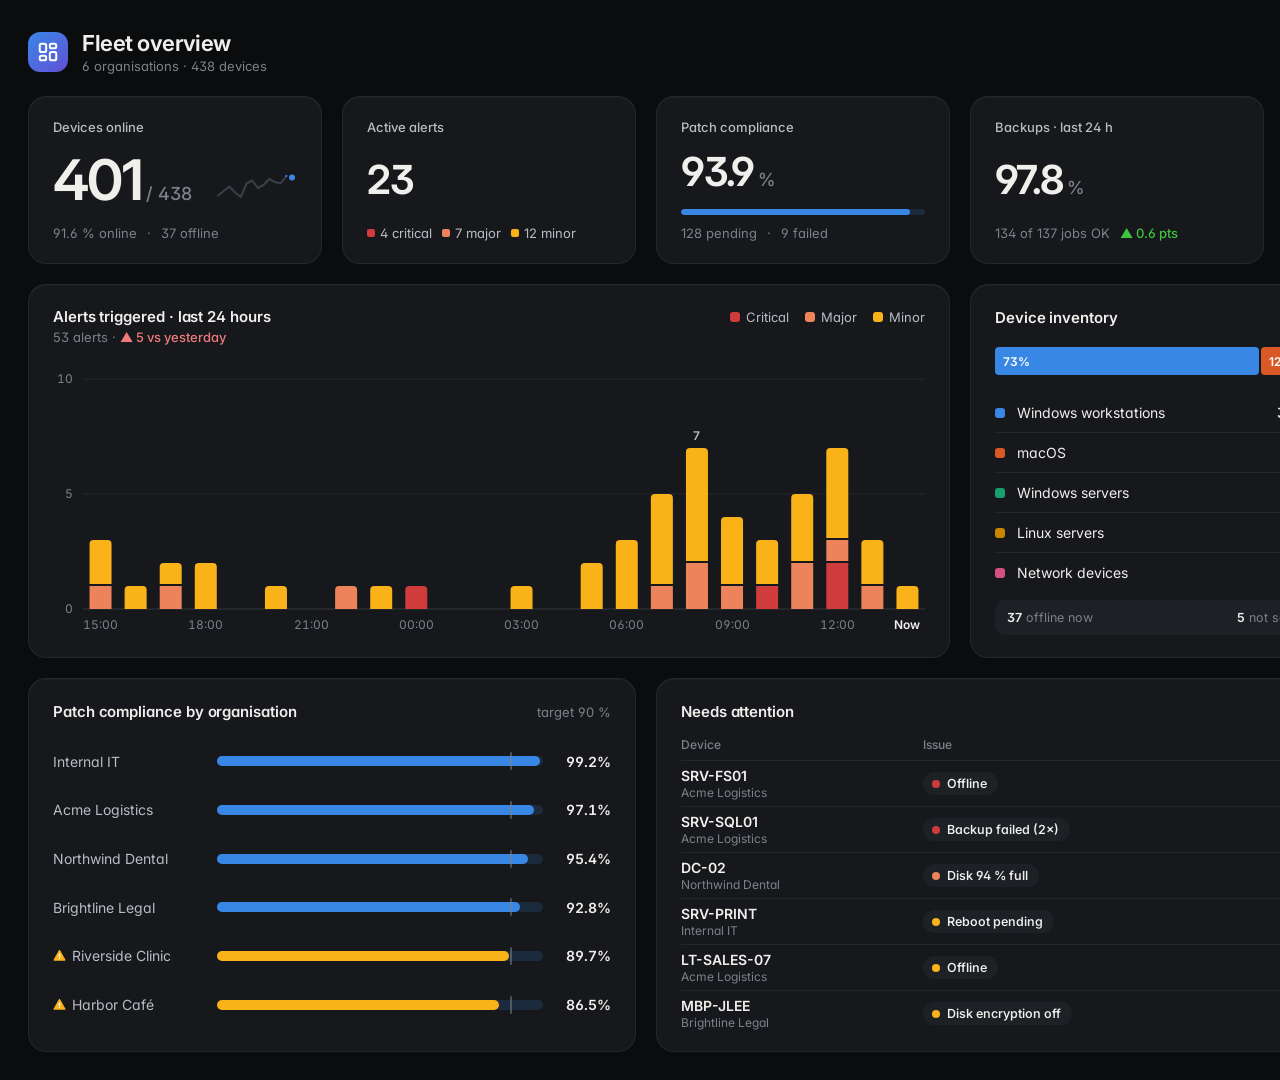
==== docs/mockup/index.html @ 5e54938f "Plan dashboard design: folders, plan, mockup and previews Adds the project layout (backend, frontend" ====
<!doctype html>
<html lang="en">
<head>
<meta charset="utf-8">
<meta name="viewport" content="width=device-width, initial-scale=1">
<title>NinjaDash Mockup</title>
<link rel="preconnect" href="https://fonts.googleapis.com">
<link rel="preconnect" href="https://fonts.gstatic.com" crossorigin>
<link href="https://fonts.googleapis.com/css2?family=Inter:wght@400;500;600;700&display=swap" rel="stylesheet">
<style>
/* ---------- Tokens: dark is the default for a wall display ---------- */
:root {
  color-scheme: dark;
  --page: #0b0c0e;
  --card: #16181c;
  --card-raised: #1d2025;
  --border: rgba(255,255,255,0.06);
  --text-1: #f0efec;
  --text-2: #b9bcc3;
  --text-3: #7d818a;
  --grid: #24272d;
  --axis: #34373e;
  --accent: #3987e5;
  --accent-track: #1c2a3d;
  --s1: #3987e5; --s2: #d95926; --s3: #199e70; --s4: #c98500; --s5: #d55181;
  --good: #0ca30c; --warning: #fab219; --serious: #ec835a; --critical: #d03b3b;
  --delta-bad: #ee7b7b; --delta-good: #3ec43e;
  --spark-muted: #3a3e46;
  --shadow: 0 1px 0 rgba(255,255,255,0.03) inset;
}
:root[data-theme="light"] {
  color-scheme: light;
  --page: #f3f3f0;
  --card: #ffffff;
  --card-raised: #f7f7f5;
  --border: rgba(11,11,11,0.08);
  --text-1: #0b0b0b;
  --text-2: #52514e;
  --text-3: #898781;
  --grid: #ecebe6;
  --axis: #c3c2b7;
  --accent: #2a78d6;
  --accent-track: #dde9f8;
  --s1: #2a78d6; --s2: #eb6834; --s3: #1baf7a; --s4: #eda100; --s5: #e87ba4;
  --delta-bad: #c03030; --delta-good: #006300;
  --spark-muted: #d3d2cc;
  --shadow: 0 1px 2px rgba(11,11,11,0.04);
}

* { box-sizing: border-box; margin: 0; }
html, body { background: var(--page); }
body {
  font-family: Inter, system-ui, -apple-system, "Segoe UI", sans-serif;
  color: var(--text-1);
  -webkit-font-smoothing: antialiased;
  font-feature-settings: "cv11", "ss01";
}

/* ---------- Frame: fixed 1920x1080 kiosk canvas ---------- */
.screen {
  width: 1920px; height: 1080px; padding: 28px;
  display: grid; gap: 20px;
  grid-template-columns: repeat(12, minmax(0, 1fr));
  grid-template-rows: 48px 168px minmax(0, 1fr) minmax(0, 1fr);
}
.card {
  background: var(--card);
  border: 1px solid var(--border);
  border-radius: 18px;
  padding: 22px 24px;
  box-shadow: var(--shadow);
  min-width: 0; min-height: 0;
  display: flex; flex-direction: column;
}
.card-head { display: flex; align-items: baseline; justify-content: space-between; margin-bottom: 16px; gap: 12px; }
.card-title { font-size: 15px; font-weight: 600; letter-spacing: -0.005em; }
.card-sub { font-size: 13px; color: var(--text-3); margin-top: 3px; }

/* ---------- Header ---------- */
header { grid-column: 1 / -1; display: flex; align-items: center; justify-content: space-between; }
.brand { display: flex; align-items: center; gap: 14px; }
.logo {
  width: 40px; height: 40px; border-radius: 12px;
  background: linear-gradient(140deg, #3987e5 0%, #6250d6 100%);
  display: grid; place-items: center;
}
.brand h1 { font-size: 22px; font-weight: 650; letter-spacing: -0.02em; }
.brand p { font-size: 13px; color: var(--text-3); margin-top: 2px; }
.header-right { display: flex; align-items: center; gap: 28px; }
.sync { display: flex; align-items: center; gap: 8px; font-size: 13px; color: var(--text-2);
  padding: 8px 14px; border-radius: 999px; background: var(--card); border: 1px solid var(--border); }
.sync .dot { width: 8px; height: 8px; border-radius: 50%; background: var(--good); box-shadow: 0 0 0 4px rgba(12,163,12,0.18); }
.clock { text-align: right; }
.clock .time { font-size: 28px; font-weight: 600; letter-spacing: -0.02em; line-height: 1; }
.clock .date { font-size: 13px; color: var(--text-3); margin-top: 4px; }

/* ---------- KPI tiles ---------- */
.tile { grid-column: span 2; justify-content: space-between; }
.tile .label { font-size: 13px; color: var(--text-2); font-weight: 500; }
.tile .value { font-size: 40px; font-weight: 650; letter-spacing: -0.03em; line-height: 1; }
.tile .value small { font-size: 18px; font-weight: 500; color: var(--text-3); letter-spacing: 0; margin-left: 4px; }
.tile .foot { font-size: 13px; color: var(--text-3); display: flex; align-items: center; gap: 10px; flex-wrap: wrap; }
.tile.hero .value { font-size: 56px; }
.hero-row { display: flex; align-items: flex-end; justify-content: space-between; gap: 8px; }
.delta-bad { color: var(--delta-bad); font-weight: 500; }
.delta-good { color: var(--delta-good); font-weight: 500; }
.sev-inline { display: inline-flex; align-items: center; gap: 5px; color: var(--text-2); }
.sev-inline i { width: 8px; height: 8px; border-radius: 2px; display: inline-block; }
.meter { height: 6px; border-radius: 999px; background: var(--accent-track); overflow: hidden; }
.meter > div { height: 100%; border-radius: 999px; background: var(--accent); }

/* ---------- Main panels ---------- */
.alerts-chart { grid-column: span 6; }
.inventory { grid-column: span 3; }
.feed { grid-column: span 3; grid-row: span 2; }
.patches { grid-column: span 4; }
.attention { grid-column: span 5; }

.legend { display: flex; gap: 16px; font-size: 13px; color: var(--text-2); }
.legend span { display: inline-flex; align-items: center; gap: 6px; }
.legend i { width: 10px; height: 10px; border-radius: 3px; display: inline-block; }

svg text { font-family: inherit; }
.tick { fill: var(--text-3); font-size: 12px; font-variant-numeric: tabular-nums; }

/* Inventory */
.segbar { display: flex; gap: 2px; height: 28px; margin: 4px 0 18px; }
.segbar > div { border-radius: 4px; display: flex; align-items: center; padding-left: 8px;
  font-size: 12px; font-weight: 600; color: #fff; min-width: 0; }
.inv-row { display: grid; grid-template-columns: 10px 1fr auto 80px; align-items: center; gap: 12px;
  padding: 11px 0; border-top: 1px solid var(--border); font-size: 14px; }
.inv-row.first { border-top: 0; }
.inv-foot { margin-top: auto; display: flex; justify-content: space-between; font-size: 12.5px; color: var(--text-3);
  padding: 10px 12px; border-radius: 10px; background: var(--card-raised); }
.inv-foot b { color: var(--text-1); font-weight: 600; }
.inv-row i { width: 10px; height: 10px; border-radius: 3px; }
.inv-row .n { font-weight: 600; font-variant-numeric: tabular-nums; }
.inv-row .on { font-size: 12px; color: var(--text-3); text-align: right; font-variant-numeric: tabular-nums; }

/* Feed */
.feed-list { display: flex; flex-direction: column; gap: 8px; overflow: hidden; }
.feed-item { display: grid; grid-template-columns: 34px 1fr auto; gap: 14px; align-items: center;
  padding: 12px; border-radius: 12px; background: var(--card-raised); }
.feed-item .t { font-size: 14px; font-weight: 550; line-height: 1.25; }
.feed-item .m { font-size: 12.5px; color: var(--text-3); margin-top: 3px; white-space: nowrap; overflow: hidden; text-overflow: ellipsis; }
.feed-item .ago { font-size: 12px; color: var(--text-3); align-self: start; padding-top: 2px; white-space: nowrap; }
.sev { width: 34px; height: 34px; border-radius: 10px; display: grid; place-items: center; }
.sev.critical { background: color-mix(in srgb, var(--critical) 18%, transparent); color: var(--critical); }
.sev.major    { background: color-mix(in srgb, var(--serious) 18%, transparent); color: var(--serious); }
.sev.minor    { background: color-mix(in srgb, var(--warning) 18%, transparent); color: var(--warning); }
:root[data-theme="light"] .sev.minor { color: #b07a00; }
.sevword { font-weight: 600; color: var(--text-2); }

/* Patch bars */
.pbars { flex: 1; display: flex; flex-direction: column; justify-content: space-around; }
.pbar { display: grid; grid-template-columns: 150px 1fr 54px; align-items: center; gap: 14px; padding: 9px 0; font-size: 14px; }
.pbar .name { color: var(--text-2); white-space: nowrap; overflow: hidden; text-overflow: ellipsis; display: flex; align-items: center; gap: 6px; }
.pbar .track { height: 10px; border-radius: 999px; background: var(--accent-track); position: relative; }
.pbar .fill { height: 100%; border-radius: 999px; background: var(--accent); }
.pbar .fill.warn { background: var(--warning); }
.pbar .pct { text-align: right; font-weight: 600; font-variant-numeric: tabular-nums; }
.threshold { position: absolute; top: -4px; bottom: -4px; width: 2px; background: var(--text-3); opacity: .55; border-radius: 1px; }

/* Attention table */
table { width: 100%; border-collapse: collapse; font-size: 14px; }
th { text-align: left; font-size: 12px; font-weight: 500; color: var(--text-3); padding: 0 0 8px; }
td { padding: 6px 0; border-top: 1px solid var(--border); vertical-align: middle; }
td.dev b { font-weight: 600; }
td.dev span { display: block; font-size: 12px; color: var(--text-3); margin-top: 1px; }
td.since, th.since { text-align: right; }
td.since { color: var(--text-2); font-variant-numeric: tabular-nums; white-space: nowrap; }
.pill { display: inline-flex; align-items: center; gap: 7px; padding: 4px 11px 4px 9px; border-radius: 999px;
  font-size: 12.5px; font-weight: 550; background: var(--card-raised); color: var(--text-1); white-space: nowrap; }
.pill i { width: 8px; height: 8px; border-radius: 50%; }
</style>
</head>
<body>
<div class="screen" id="screen"></div>

<script>
/* Sample data shaped like the planned backend /api/summary response. All names are made up. */
const DATA = {
  syncedSecondsAgo: 18,
  orgs: 6,
  devices: { total: 438, online: 401, stale: 5, onlineTrend: [389,392,395,391,388,397,399,394,396,400,398,397,402,401] },
  alerts: { active: 23, critical: 4, major: 7, minor: 12, deltaVsYesterday: 5,
    // alerts triggered per hour, oldest first (15:00 yesterday -> 14:00 today)
    hourly: {
      critical: [0,0,0,0,0,0,0,0,0,1,0,0,0,0,0,0,0,0,0,1,0,2,0,0],
      major:    [1,0,1,0,0,0,0,1,0,0,0,0,0,0,0,0,1,2,1,0,2,1,1,0],
      minor:    [2,1,1,2,0,1,0,0,1,0,0,0,1,0,2,3,4,5,3,2,3,4,2,1]
    }
  },
  patches: { compliance: 93.9, pending: 128, failed: 9 },
  backups: { successRate: 97.8, ok: 134, total: 137, delta: 0.6 },
  reboots: { pending: 17, overdue: 6 },
  antivirus: { protected: 431, total: 438, threats: 2 },
  inventory: [
    { name: "Windows workstations", total: 318, online: 291, c: "--s1", ink: "#fff" },
    { name: "macOS",                total: 52,  online: 44,  c: "--s2", ink: "#fff" },
    { name: "Windows servers",      total: 46,  online: 45,  c: "--s3", ink: "#fff" },
    { name: "Linux servers",        total: 14,  online: 14,  c: "--s4", ink: "#0b0b0b" },
    { name: "Network devices",      total: 8,   online: 7,   c: "--s5", ink: "#fff" }
  ],
  feed: [
    { sev: "critical", t: "Device offline",                 d: "SRV-FS01",     o: "Acme Logistics",   ago: "3 min" },
    { sev: "major",    t: "Disk C: above 90 %",             d: "DC-02",        o: "Northwind Dental", ago: "12 min" },
    { sev: "minor",    t: "Windows update failed",          d: "WS-114",       o: "Riverside Clinic", ago: "26 min" },
    { sev: "critical", t: "Backup job failed",              d: "SRV-SQL01",    o: "Acme Logistics",   ago: "41 min" },
    { sev: "major",    t: "CPU above 95 % for 15 min",      d: "SRV-APP03",    o: "Riverside Clinic", ago: "1 h" },
    { sev: "major",    t: "Threat quarantined",             d: "WS-RECEPTION", o: "Harbor Café",      ago: "2 h" },
    { sev: "minor",    t: "Antivirus definitions outdated", d: "LT-SALES-07",  o: "Acme Logistics",   ago: "2 h" },
    { sev: "minor",    t: "Service stopped: Print Spooler", d: "WS-022",       o: "Brightline Legal", ago: "3 h" },
    { sev: "minor",    t: "Reboot pending for 7+ days",     d: "SRV-PRINT",    o: "Internal IT",      ago: "4 h" },
    { sev: "major",    t: "Memory above 90 %",              d: "SRV-RDS02",    o: "Riverside Clinic", ago: "5 h" }
  ],
  patchByOrg: [
    { o: "Internal IT",      pct: 99.2 },
    { o: "Acme Logistics",   pct: 97.1 },
    { o: "Northwind Dental", pct: 95.4 },
    { o: "Brightline Legal", pct: 92.8 },
    { o: "Riverside Clinic", pct: 89.7 },
    { o: "Harbor Café",      pct: 86.5 }
  ],
  attention: [
    { d: "SRV-FS01",    o: "Acme Logistics",   issue: "Offline",             sev: "critical", since: "47 min" },
    { d: "SRV-SQL01",   o: "Acme Logistics",   issue: "Backup failed (2×)",  sev: "critical", since: "14 h" },
    { d: "DC-02",       o: "Northwind Dental", issue: "Disk 94 % full",      sev: "serious",  since: "2 d" },
    { d: "SRV-PRINT",   o: "Internal IT",      issue: "Reboot pending",      sev: "warning",  since: "12 d" },
    { d: "LT-SALES-07", o: "Acme Logistics",   issue: "Offline",             sev: "warning",  since: "9 d" },
    { d: "MBP-JLEE",    o: "Brightline Legal", issue: "Disk encryption off", sev: "warning",  since: "3 d" }
  ]
};

const theme = new URLSearchParams(location.search).get("theme");
if (theme) document.documentElement.dataset.theme = theme;

const fmt = n => n.toLocaleString("en-US");

const ICON = {
  critical: '<svg width="16" height="16" viewBox="0 0 16 16"><circle cx="8" cy="8" r="7" fill="currentColor"/><rect x="7" y="3.6" width="2" height="5.6" rx="1" fill="#fff"/><circle cx="8" cy="11.6" r="1.1" fill="#fff"/></svg>',
  major:    '<svg width="16" height="16" viewBox="0 0 16 16"><path d="M8 1.8 14.6 13.6H1.4z" fill="currentColor" stroke="currentColor" stroke-width="1.6" stroke-linejoin="round"/><rect x="7.1" y="5.6" width="1.8" height="4.4" rx=".9" fill="#fff"/><circle cx="8" cy="11.8" r=".95" fill="#fff"/></svg>',
  minor:    '<svg width="16" height="16" viewBox="0 0 16 16"><circle cx="8" cy="8" r="6.2" fill="none" stroke="currentColor" stroke-width="2"/><circle cx="8" cy="8" r="2.2" fill="currentColor"/></svg>'
};
const SEVWORD = { critical: "Critical", major: "Major", minor: "Minor" };

function sparkline(values, w, h) {
  const min = Math.min(...values) - 4, max = Math.max(...values) + 2;
  const x = i => 5 + i * (w - 10) / (values.length - 1);
  const y = v => h - 5 - (v - min) / (max - min) * (h - 10);
  const pts = values.map((v, i) => `${x(i).toFixed(1)},${y(v).toFixed(1)}`);
  const last = values.length - 1;
  return `<svg width="${w}" height="${h}" aria-label="Online devices, last 14 days">
    <polyline points="${pts.slice(0, -1).join(" ")}" fill="none" stroke="var(--spark-muted)" stroke-width="2" stroke-linejoin="round" stroke-linecap="round"/>
    <polyline points="${pts.slice(-2).join(" ")}" fill="none" stroke="var(--accent)" stroke-width="2" stroke-linecap="round"/>
    <circle cx="${x(last)}" cy="${y(values[last])}" r="4" fill="var(--accent)" stroke="var(--card)" stroke-width="2"/>
  </svg>`;
}

function stackedColumns(hourly, w, h) {
  const keys = ["critical", "major", "minor"];          // bottom -> top: most severe on the baseline
  const color = { minor: "var(--warning)", major: "var(--serious)", critical: "var(--critical)" };
  const n = hourly.minor.length, left = 30, bottom = 26, top = 18;
  const plotH = h - bottom - top, slot = (w - left) / n, bw = Math.min(22, slot - 10);
  const yMax = 10, y = v => top + plotH - v / yMax * plotH;
  let s = `<svg width="${w}" height="${h}" role="img" aria-label="Alerts triggered per hour, last 24 hours">`;
  for (const t of [0, 5, 10]) {
    s += `<line x1="${left}" x2="${w}" y1="${y(t)}" y2="${y(t)}" stroke="${t === 0 ? "var(--axis)" : "var(--grid)"}" stroke-width="1"/>`;
    s += `<text class="tick" x="${left - 10}" y="${y(t) + 4}" text-anchor="end">${t}</text>`;
  }
  let peak = { i: 0, v: 0 };
  for (let i = 0; i < n; i++) {
    const cx = left + slot * i + slot / 2, x0 = cx - bw / 2;
    const segs = keys.map(k => ({ k, v: hourly[k][i] })).filter(sg => sg.v > 0);
    const total = segs.reduce((a, b) => a + b.v, 0);
    if (total > peak.v) peak = { i, v: total };
    let acc = 0;
    segs.forEach((sg, j) => {
      const gap = j > 0 ? 2 : 0;                        // 2px surface gap between stacked segments
      const y0 = y(acc) - gap, y1 = y(acc + sg.v);
      const r = j === segs.length - 1 ? Math.min(4, (y0 - y1) / 2) : 0;   // rounded data-end, square baseline
      s += `<path d="M${x0},${y0} V${y1 + r} Q${x0},${y1} ${x0 + r},${y1} H${x0 + bw - r} Q${x0 + bw},${y1} ${x0 + bw},${y1 + r} V${y0} Z" fill="${color[sg.k]}"/>`;
      acc += sg.v;
    });
    if (i % 3 === 0 || i === n - 1) {
      const last = i === n - 1;
      const lbl = last ? "Now" : String((15 + i) % 24).padStart(2, "0") + ":00";
      s += `<text class="tick" x="${cx}" y="${h - 6}" text-anchor="middle"${last ? ' style="fill:var(--text-1);font-weight:600"' : ""}>${lbl}</text>`;
    }
  }
  const pcx = left + slot * peak.i + slot / 2;           // label the extreme only
  s += `<text x="${pcx}" y="${y(peak.v) - 8}" text-anchor="middle" style="fill:var(--text-2);font-size:12px;font-weight:600">${peak.v}</text>`;
  return s + "</svg>";
}

function render() {
  const D = DATA, pctOnline = (D.devices.online / D.devices.total * 100).toFixed(1);
  const sum = a => a.reduce((x, y) => x + y, 0);
  const alerts24 = sum(D.alerts.hourly.critical) + sum(D.alerts.hourly.major) + sum(D.alerts.hourly.minor);
  const invTotal = sum(D.inventory.map(r => r.total));

  document.getElementById("screen").innerHTML = `
  <header>
    <div class="brand">
      <div class="logo"><svg width="22" height="22" viewBox="0 0 24 24" fill="none" stroke="#fff" stroke-width="2.2" stroke-linecap="round" stroke-linejoin="round"><rect x="3" y="3" width="7" height="9" rx="2"/><rect x="14" y="3" width="7" height="5" rx="2"/><rect x="14" y="12" width="7" height="9" rx="2"/><rect x="3" y="16" width="7" height="5" rx="2"/></svg></div>
      <div><h1>Fleet overview</h1><p>${D.orgs} organisations · ${fmt(D.devices.total)} devices</p></div>
    </div>
    <div class="header-right">
      <div class="sync"><span class="dot"></span>NinjaOne synced ${D.syncedSecondsAgo} s ago</div>
      <div class="clock"><div class="time">14:32</div><div class="date">Monday, 2 November</div></div>
    </div>
  </header>

  <div class="card tile hero">
    <div class="label">Devices online</div>
    <div class="hero-row">
      <div class="value">${D.devices.online}<small>/ ${D.devices.total}</small></div>
      ${sparkline(D.devices.onlineTrend, 84, 40)}
    </div>
    <div class="foot"><span>${pctOnline} % online</span><span>·</span><span>${D.devices.total - D.devices.online} offline</span></div>
  </div>

  <div class="card tile">
    <div class="label">Active alerts</div>
    <div class="value">${D.alerts.active}</div>
    <div class="foot">
      <span class="sev-inline"><i style="background:var(--critical)"></i>${D.alerts.critical} critical</span>
      <span class="sev-inline"><i style="background:var(--serious)"></i>${D.alerts.major} major</span>
      <span class="sev-inline"><i style="background:var(--warning)"></i>${D.alerts.minor} minor</span>
    </div>
  </div>

  <div class="card tile">
    <div class="label">Patch compliance</div>
    <div class="value">${D.patches.compliance}<small>%</small></div>
    <div>
      <div class="meter"><div style="width:${D.patches.compliance}%"></div></div>
      <div class="foot" style="margin-top:10px"><span>${D.patches.pending} pending</span><span>·</span><span>${D.patches.failed} failed</span></div>
    </div>
  </div>

  <div class="card tile">
    <div class="label">Backups · last 24 h</div>
    <div class="value">${D.backups.successRate}<small>%</small></div>
    <div class="foot"><span>${D.backups.ok} of ${D.backups.total} jobs OK</span><span class="delta-good">▲ ${D.backups.delta} pts</span></div>
  </div>

  <div class="card tile">
    <div class="label">Pending reboots</div>
    <div class="value">${D.reboots.pending}</div>
    <div class="foot"><span>${D.reboots.overdue} waiting more than 7 days</span></div>
  </div>

  <div class="card tile">
    <div class="label">Antivirus protected</div>
    <div class="value">${D.antivirus.protected}<small>/ ${D.antivirus.total}</small></div>
    <div class="foot"><span>${D.antivirus.threats} threats quarantined today</span></div>
  </div>

  <section class="card alerts-chart">
    <div class="card-head">
      <div><div class="card-title">Alerts triggered · last 24 hours</div><div class="card-sub">${alerts24} alerts · <span class="delta-bad">▲ ${D.alerts.deltaVsYesterday} vs yesterday</span></div></div>
      <div class="legend">
        <span><i style="background:var(--critical)"></i>Critical</span>
        <span><i style="background:var(--serious)"></i>Major</span>
        <span><i style="background:var(--warning)"></i>Minor</span>
      </div>
    </div>
    <div id="chart" style="flex:1;min-height:0"></div>
  </section>

  <section class="card inventory">
    <div class="card-head"><div class="card-title">Device inventory</div><div class="card-sub">${fmt(invTotal)} total</div></div>
    <div class="segbar" role="img" aria-label="Devices by type">
      ${D.inventory.map(r => {
        const pct = r.total / invTotal * 100;
        return `<div style="flex:${r.total};background:var(${r.c});color:${r.ink}">${pct >= 9 ? Math.round(pct) + "%" : ""}</div>`;
      }).join("")}
    </div>
    ${D.inventory.map((r, i) => `
      <div class="inv-row${i === 0 ? " first" : ""}"><i style="background:var(${r.c})"></i><span>${r.name}</span><span class="n">${r.total}</span><span class="on">${r.online} online</span></div>`).join("")}
    <div class="inv-foot"><span><b>${D.devices.total - D.devices.online}</b> offline now</span><span><b>${D.devices.stale}</b> not seen for 30+ days</span></div>
  </section>

  <section class="card feed">
    <div class="card-head"><div class="card-title">Latest alerts</div><div class="card-sub">newest first</div></div>
    <div class="feed-list">
      ${D.feed.map(f => `
        <div class="feed-item">
          <div class="sev ${f.sev}">${ICON[f.sev]}</div>
          <div style="min-width:0"><div class="t">${f.t}</div><div class="m"><span class="sevword">${SEVWORD[f.sev]}</span> · ${f.d} · ${f.o}</div></div>
          <div class="ago">${f.ago}</div>
        </div>`).join("")}
    </div>
  </section>

  <section class="card patches">
    <div class="card-head"><div class="card-title">Patch compliance by organisation</div><div class="card-sub">target 90 %</div></div>
    <div class="pbars">${D.patchByOrg.map(p => `
      <div class="pbar">
        <span class="name">${p.pct < 90 ? '<span style="color:var(--warning);display:inline-flex">' + ICON.major.replace('width="16" height="16"', 'width="13" height="13"') + '</span>' : ""}${p.o}</span>
        <div class="track"><div class="fill${p.pct < 90 ? " warn" : ""}" style="width:${p.pct}%"></div><div class="threshold" style="left:90%"></div></div>
        <span class="pct">${p.pct}%</span>
      </div>`).join("")}</div>
  </section>

  <section class="card attention">
    <div class="card-head"><div class="card-title">Needs attention</div><div class="card-sub">${D.attention.length} devices</div></div>
    <table>
      <thead><tr><th>Device</th><th>Issue</th><th class="since">For</th></tr></thead>
      <tbody>
      ${D.attention.map(a => `
        <tr>
          <td class="dev"><b>${a.d}</b><span>${a.o}</span></td>
          <td><span class="pill"><i style="background:var(--${a.sev})"></i>${a.issue}</span></td>
          <td class="since">${a.since}</td>
        </tr>`).join("")}
      </tbody>
    </table>
  </section>`;

  const host = document.getElementById("chart");
  host.innerHTML = stackedColumns(D.alerts.hourly, host.clientWidth, host.clientHeight);
}
render();
if (document.fonts) document.fonts.ready.then(render);
</script>
</body>
</html>
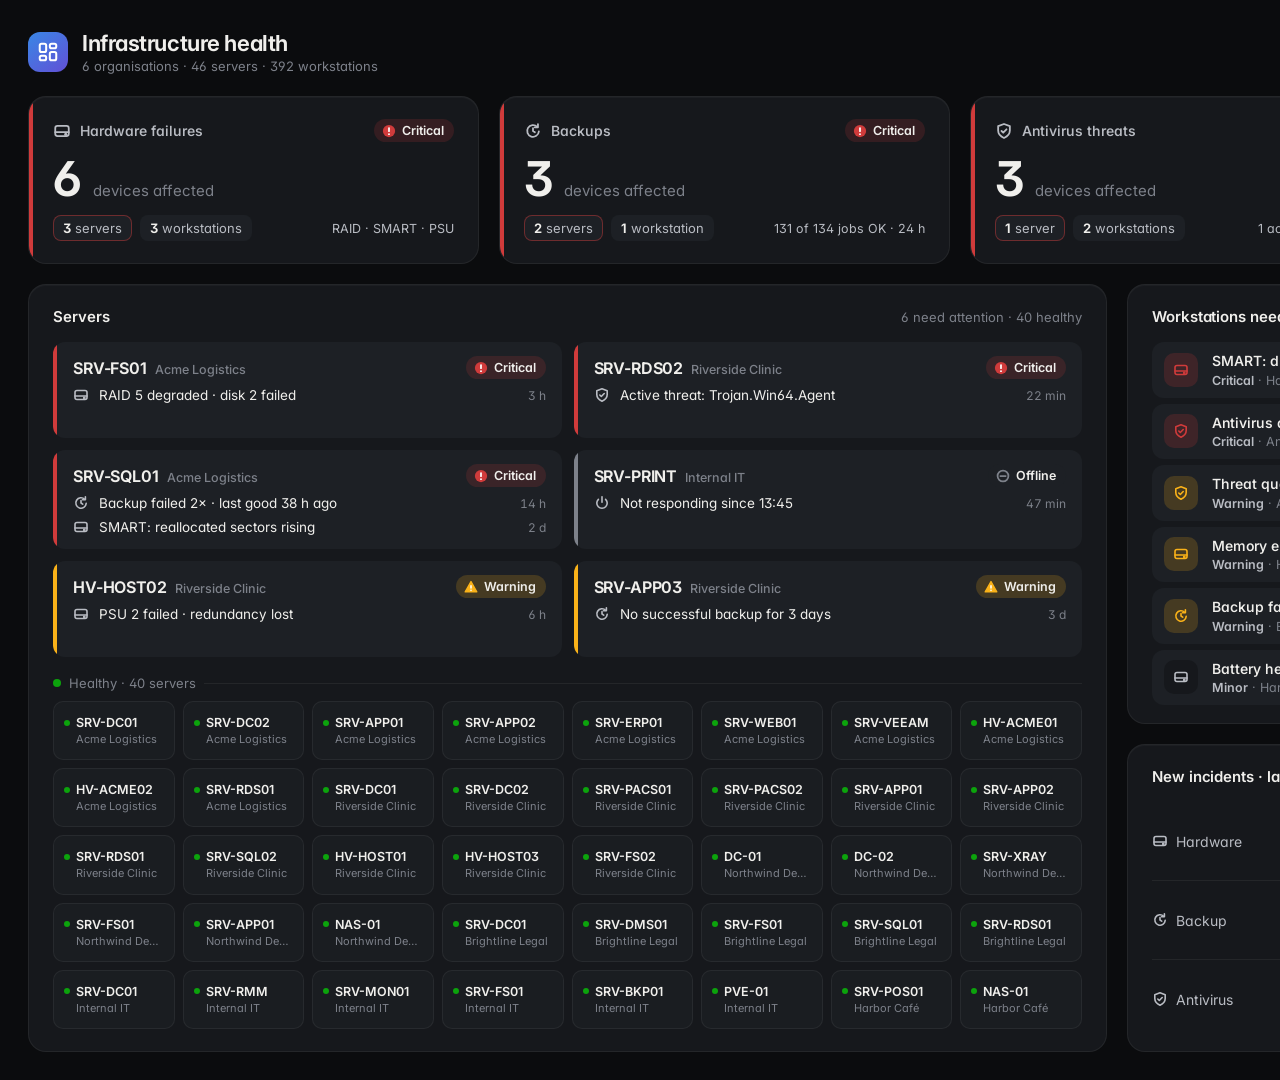
==== commit 9cb6c755: "Redesign around hardware, backup and antivirus with servers first The dashboard now leads with three" ====
--- a/docs/mockup/index.html
+++ b/docs/mockup/index.html
@@ -8,12 +8,13 @@
 <link rel="preconnect" href="https://fonts.gstatic.com" crossorigin>
 <link href="https://fonts.googleapis.com/css2?family=Inter:wght@400;500;600;700&display=swap" rel="stylesheet">
 <style>
-/* ---------- Tokens: dark is the default for a wall display ---------- */
+/* ---------- Tokens: dark (evening) is the default; light during office hours ---------- */
 :root {
   color-scheme: dark;
   --page: #0b0c0e;
   --card: #16181c;
   --card-raised: #1d2025;
+  --card-ok: #1a1d21;
   --border: rgba(255,255,255,0.06);
   --text-1: #f0efec;
   --text-2: #b9bcc3;
@@ -22,17 +23,15 @@
   --axis: #34373e;
   --accent: #3987e5;
   --accent-track: #1c2a3d;
-  --s1: #3987e5; --s2: #d95926; --s3: #199e70; --s4: #c98500; --s5: #d55181;
-  --good: #0ca30c; --warning: #fab219; --serious: #ec835a; --critical: #d03b3b;
-  --delta-bad: #ee7b7b; --delta-good: #3ec43e;
-  --spark-muted: #3a3e46;
+  --good: #0ca30c; --warning: #fab219; --serious: #ec835a; --critical: #d03b3b; --offline: #7d818a;
   --shadow: 0 1px 0 rgba(255,255,255,0.03) inset;
 }
 :root[data-theme="light"] {
   color-scheme: light;
   --page: #f3f3f0;
   --card: #ffffff;
-  --card-raised: #f7f7f5;
+  --card-raised: #f6f6f3;
+  --card-ok: #f8f8f6;
   --border: rgba(11,11,11,0.08);
   --text-1: #0b0b0b;
   --text-2: #52514e;
@@ -41,9 +40,7 @@
   --axis: #c3c2b7;
   --accent: #2a78d6;
   --accent-track: #dde9f8;
-  --s1: #2a78d6; --s2: #eb6834; --s3: #1baf7a; --s4: #eda100; --s5: #e87ba4;
-  --delta-bad: #c03030; --delta-good: #006300;
-  --spark-muted: #d3d2cc;
+  --offline: #898781;
   --shadow: 0 1px 2px rgba(11,11,11,0.04);
 }
 
@@ -61,7 +58,7 @@
   width: 1920px; height: 1080px; padding: 28px;
   display: grid; gap: 20px;
   grid-template-columns: repeat(12, minmax(0, 1fr));
-  grid-template-rows: 48px 168px minmax(0, 1fr) minmax(0, 1fr);
+  grid-template-rows: 48px 168px 440px minmax(0, 1fr);
 }
 .card {
   background: var(--card);
@@ -74,16 +71,12 @@
 }
 .card-head { display: flex; align-items: baseline; justify-content: space-between; margin-bottom: 16px; gap: 12px; }
 .card-title { font-size: 15px; font-weight: 600; letter-spacing: -0.005em; }
-.card-sub { font-size: 13px; color: var(--text-3); margin-top: 3px; }
+.card-sub { font-size: 13px; color: var(--text-3); }
 
 /* ---------- Header ---------- */
 header { grid-column: 1 / -1; display: flex; align-items: center; justify-content: space-between; }
 .brand { display: flex; align-items: center; gap: 14px; }
-.logo {
-  width: 40px; height: 40px; border-radius: 12px;
-  background: linear-gradient(140deg, #3987e5 0%, #6250d6 100%);
-  display: grid; place-items: center;
-}
+.logo { width: 40px; height: 40px; border-radius: 12px; background: linear-gradient(140deg, #3987e5 0%, #6250d6 100%); display: grid; place-items: center; }
 .brand h1 { font-size: 22px; font-weight: 650; letter-spacing: -0.02em; }
 .brand p { font-size: 13px; color: var(--text-3); margin-top: 2px; }
 .header-right { display: flex; align-items: center; gap: 28px; }
@@ -94,84 +87,87 @@
 .clock .time { font-size: 28px; font-weight: 600; letter-spacing: -0.02em; line-height: 1; }
 .clock .date { font-size: 13px; color: var(--text-3); margin-top: 4px; }
 
-/* ---------- KPI tiles ---------- */
-.tile { grid-column: span 2; justify-content: space-between; }
-.tile .label { font-size: 13px; color: var(--text-2); font-weight: 500; }
-.tile .value { font-size: 40px; font-weight: 650; letter-spacing: -0.03em; line-height: 1; }
-.tile .value small { font-size: 18px; font-weight: 500; color: var(--text-3); letter-spacing: 0; margin-left: 4px; }
-.tile .foot { font-size: 13px; color: var(--text-3); display: flex; align-items: center; gap: 10px; flex-wrap: wrap; }
-.tile.hero .value { font-size: 56px; }
-.hero-row { display: flex; align-items: flex-end; justify-content: space-between; gap: 8px; }
-.delta-bad { color: var(--delta-bad); font-weight: 500; }
-.delta-good { color: var(--delta-good); font-weight: 500; }
-.sev-inline { display: inline-flex; align-items: center; gap: 5px; color: var(--text-2); }
-.sev-inline i { width: 8px; height: 8px; border-radius: 2px; display: inline-block; }
-.meter { height: 6px; border-radius: 999px; background: var(--accent-track); overflow: hidden; }
-.meter > div { height: 100%; border-radius: 999px; background: var(--accent); }
-
-/* ---------- Main panels ---------- */
-.alerts-chart { grid-column: span 6; }
-.inventory { grid-column: span 3; }
-.feed { grid-column: span 3; grid-row: span 2; }
-.patches { grid-column: span 4; }
-.attention { grid-column: span 5; }
-
-.legend { display: flex; gap: 16px; font-size: 13px; color: var(--text-2); }
-.legend span { display: inline-flex; align-items: center; gap: 6px; }
-.legend i { width: 10px; height: 10px; border-radius: 3px; display: inline-block; }
-
-svg text { font-family: inherit; }
-.tick { fill: var(--text-3); font-size: 12px; font-variant-numeric: tabular-nums; }
-
-/* Inventory */
-.segbar { display: flex; gap: 2px; height: 28px; margin: 4px 0 18px; }
-.segbar > div { border-radius: 4px; display: flex; align-items: center; padding-left: 8px;
-  font-size: 12px; font-weight: 600; color: #fff; min-width: 0; }
-.inv-row { display: grid; grid-template-columns: 10px 1fr auto 80px; align-items: center; gap: 12px;
-  padding: 11px 0; border-top: 1px solid var(--border); font-size: 14px; }
-.inv-row.first { border-top: 0; }
-.inv-foot { margin-top: auto; display: flex; justify-content: space-between; font-size: 12.5px; color: var(--text-3);
-  padding: 10px 12px; border-radius: 10px; background: var(--card-raised); }
-.inv-foot b { color: var(--text-1); font-weight: 600; }
-.inv-row i { width: 10px; height: 10px; border-radius: 3px; }
-.inv-row .n { font-weight: 600; font-variant-numeric: tabular-nums; }
-.inv-row .on { font-size: 12px; color: var(--text-3); text-align: right; font-variant-numeric: tabular-nums; }
-
-/* Feed */
-.feed-list { display: flex; flex-direction: column; gap: 8px; overflow: hidden; }
-.feed-item { display: grid; grid-template-columns: 34px 1fr auto; gap: 14px; align-items: center;
-  padding: 12px; border-radius: 12px; background: var(--card-raised); }
-.feed-item .t { font-size: 14px; font-weight: 550; line-height: 1.25; }
-.feed-item .m { font-size: 12.5px; color: var(--text-3); margin-top: 3px; white-space: nowrap; overflow: hidden; text-overflow: ellipsis; }
-.feed-item .ago { font-size: 12px; color: var(--text-3); align-self: start; padding-top: 2px; white-space: nowrap; }
+/* ---------- Pillar tiles (hardware / backup / antivirus) ---------- */
+.pillar { grid-column: span 3; justify-content: space-between; position: relative; overflow: hidden; }
+.pillar::before { content: ""; position: absolute; left: 0; top: 0; bottom: 0; width: 4px; background: var(--state); }
+.pillar .top { display: flex; align-items: center; justify-content: space-between; }
+.pillar .label { font-size: 14px; color: var(--text-2); font-weight: 550; display: flex; align-items: center; gap: 9px; }
+.pillar .label svg { color: var(--text-2); }
+.pillar .mid { display: flex; align-items: baseline; gap: 12px; }
+.pillar .value { font-size: 48px; font-weight: 650; letter-spacing: -0.03em; line-height: 1; }
+.pillar .unit { font-size: 15px; color: var(--text-3); }
+.split { display: flex; gap: 8px; font-size: 13px; }
+.split span { padding: 5px 10px; border-radius: 8px; background: var(--card-raised); color: var(--text-2); }
+.split b { color: var(--text-1); font-weight: 650; }
+.split .srv { box-shadow: inset 0 0 0 1px color-mix(in srgb, var(--state) 45%, transparent); }
+.note { font-size: 12.5px; color: var(--text-3); margin-left: auto; align-self: center; }
+
+.chip { display: inline-flex; align-items: center; gap: 6px; padding: 4px 10px 4px 8px; border-radius: 999px;
+  font-size: 12.5px; font-weight: 600; white-space: nowrap; }
+.chip.critical { background: color-mix(in srgb, var(--critical) 16%, transparent); color: var(--text-1); }
+.chip.warning  { background: color-mix(in srgb, var(--warning) 18%, transparent); color: var(--text-1); }
+.chip.ok       { background: color-mix(in srgb, var(--good) 16%, transparent); color: var(--text-1); }
+.chip.offline  { background: var(--card-raised); color: var(--text-1); }
+.chip .ic { display: inline-flex; }
+.chip.critical .ic { color: var(--critical); } .chip.warning .ic { color: var(--warning); }
+.chip.ok .ic { color: var(--good); } .chip.offline .ic { color: var(--offline); }
+:root[data-theme="light"] .chip.warning .ic { color: #b07a00; }
+
+/* Online tile */
+.online { grid-column: span 3; justify-content: space-between; }
+.online .label { font-size: 14px; color: var(--text-2); font-weight: 550; }
+.orow { display: grid; grid-template-columns: 1fr auto; gap: 6px 12px; align-items: baseline; }
+.orow .k { font-size: 13px; color: var(--text-2); }
+.orow .v { font-size: 22px; font-weight: 650; letter-spacing: -0.02em; }
+.orow .v small { font-size: 13px; color: var(--text-3); font-weight: 500; margin-left: 2px; letter-spacing: 0; }
+.orow .meter { grid-column: 1 / -1; height: 6px; border-radius: 999px; background: var(--accent-track); overflow: hidden; }
+.orow .meter > div { height: 100%; border-radius: 999px; background: var(--accent); }
+
+/* ---------- Server wall ---------- */
+.servers { grid-column: span 7; grid-row: span 2; }
+.affected { display: grid; grid-template-columns: 1fr 1fr; gap: 12px; }
+.srv-card { position: relative; border-radius: 12px; background: var(--card-raised); padding: 14px 16px 14px 20px; min-height: 96px; overflow: hidden; }
+.srv-card::before { content: ""; position: absolute; left: 0; top: 0; bottom: 0; width: 4px; background: var(--state); }
+.srv-card .hd { display: flex; align-items: center; justify-content: space-between; gap: 10px; }
+.srv-card .nm { font-size: 16px; font-weight: 650; letter-spacing: -0.01em; }
+.srv-card .org { font-size: 12.5px; color: var(--text-3); margin-left: 8px; font-weight: 500; }
+.issue { display: grid; grid-template-columns: 18px 1fr auto; gap: 8px; align-items: center; font-size: 13.5px; margin-top: 8px; color: var(--text-1); }
+.issue svg { color: var(--text-2); }
+.issue .since { font-size: 12px; color: var(--text-3); font-variant-numeric: tabular-nums; }
+.section-label { display: flex; align-items: center; gap: 8px; font-size: 13px; color: var(--text-3); margin: 18px 0 10px; }
+.section-label::after { content: ""; flex: 1; height: 1px; background: var(--border); }
+.section-label i { width: 8px; height: 8px; border-radius: 50%; background: var(--good); display: inline-block; }
+.healthy { flex: 1; display: grid; grid-template-columns: repeat(8, minmax(0, 1fr)); grid-auto-rows: 1fr; gap: 8px; }
+.ok-tile { display: flex; flex-direction: column; justify-content: center; }
+.ok-tile { border-radius: 10px; background: var(--card-ok); border: 1px solid var(--border); padding: 7px 10px; min-width: 0; }
+.ok-tile .n { font-size: 12.5px; font-weight: 600; display: flex; align-items: center; gap: 6px; white-space: nowrap; overflow: hidden; text-overflow: ellipsis; }
+.ok-tile .n i { width: 6px; height: 6px; border-radius: 50%; background: var(--good); flex: none; }
+.ok-tile .o { font-size: 11px; color: var(--text-3); margin-top: 2px; white-space: nowrap; overflow: hidden; text-overflow: ellipsis; padding-left: 12px; }
+
+/* ---------- Workstations ---------- */
+.clients { grid-column: span 5; }
+.list { display: flex; flex-direction: column; gap: 6px; }
+.item { display: grid; grid-template-columns: 34px 1fr auto; gap: 14px; align-items: center; padding: 10px 12px; border-radius: 12px; background: var(--card-raised); }
+.item .t { font-size: 14px; font-weight: 550; line-height: 1.25; }
+.item .m { font-size: 12.5px; color: var(--text-3); margin-top: 3px; white-space: nowrap; overflow: hidden; text-overflow: ellipsis; }
+.item .ago { font-size: 12px; color: var(--text-3); white-space: nowrap; }
 .sev { width: 34px; height: 34px; border-radius: 10px; display: grid; place-items: center; }
 .sev.critical { background: color-mix(in srgb, var(--critical) 18%, transparent); color: var(--critical); }
-.sev.major    { background: color-mix(in srgb, var(--serious) 18%, transparent); color: var(--serious); }
-.sev.minor    { background: color-mix(in srgb, var(--warning) 18%, transparent); color: var(--warning); }
-:root[data-theme="light"] .sev.minor { color: #b07a00; }
+.sev.warning  { background: color-mix(in srgb, var(--warning) 18%, transparent); color: var(--warning); }
+.sev.minor    { background: var(--card); color: var(--text-2); }
+:root[data-theme="light"] .sev.warning { color: #b07a00; }
 .sevword { font-weight: 600; color: var(--text-2); }
 
-/* Patch bars */
-.pbars { flex: 1; display: flex; flex-direction: column; justify-content: space-around; }
-.pbar { display: grid; grid-template-columns: 150px 1fr 54px; align-items: center; gap: 14px; padding: 9px 0; font-size: 14px; }
-.pbar .name { color: var(--text-2); white-space: nowrap; overflow: hidden; text-overflow: ellipsis; display: flex; align-items: center; gap: 6px; }
-.pbar .track { height: 10px; border-radius: 999px; background: var(--accent-track); position: relative; }
-.pbar .fill { height: 100%; border-radius: 999px; background: var(--accent); }
-.pbar .fill.warn { background: var(--warning); }
-.pbar .pct { text-align: right; font-weight: 600; font-variant-numeric: tabular-nums; }
-.threshold { position: absolute; top: -4px; bottom: -4px; width: 2px; background: var(--text-3); opacity: .55; border-radius: 1px; }
-
-/* Attention table */
-table { width: 100%; border-collapse: collapse; font-size: 14px; }
-th { text-align: left; font-size: 12px; font-weight: 500; color: var(--text-3); padding: 0 0 8px; }
-td { padding: 6px 0; border-top: 1px solid var(--border); vertical-align: middle; }
-td.dev b { font-weight: 600; }
-td.dev span { display: block; font-size: 12px; color: var(--text-3); margin-top: 1px; }
-td.since, th.since { text-align: right; }
-td.since { color: var(--text-2); font-variant-numeric: tabular-nums; white-space: nowrap; }
-.pill { display: inline-flex; align-items: center; gap: 7px; padding: 4px 11px 4px 9px; border-radius: 999px;
-  font-size: 12.5px; font-weight: 550; background: var(--card-raised); color: var(--text-1); white-space: nowrap; }
-.pill i { width: 8px; height: 8px; border-radius: 50%; }
+/* ---------- 14-day trend: small multiples ---------- */
+.trend { grid-column: span 5; }
+.trend .rows { flex: 1; display: flex; flex-direction: column; justify-content: space-around; }
+.trow { display: grid; grid-template-columns: 120px 1fr 64px; gap: 16px; align-items: center; padding: 8px 0; border-top: 1px solid var(--border); }
+.trow.first { border-top: 0; }
+.trow .k { font-size: 14px; color: var(--text-2); display: flex; align-items: center; gap: 8px; }
+.trow .tot { text-align: right; font-size: 20px; font-weight: 650; letter-spacing: -0.02em; }
+.trow .tot small { display: block; font-size: 11.5px; color: var(--text-3); font-weight: 500; letter-spacing: 0; }
+.tick { fill: var(--text-3); font-size: 11px; font-variant-numeric: tabular-nums; }
+svg text { font-family: inherit; }
 </style>
 </head>
 <body>
@@ -180,247 +176,180 @@
 <script>
 /* Sample data shaped like the planned backend /api/summary response. All names are made up. */
 const DATA = {
-  syncedSecondsAgo: 18,
-  orgs: 6,
-  devices: { total: 438, online: 401, stale: 5, onlineTrend: [389,392,395,391,388,397,399,394,396,400,398,397,402,401] },
-  alerts: { active: 23, critical: 4, major: 7, minor: 12, deltaVsYesterday: 5,
-    // alerts triggered per hour, oldest first (15:00 yesterday -> 14:00 today)
-    hourly: {
-      critical: [0,0,0,0,0,0,0,0,0,1,0,0,0,0,0,0,0,0,0,1,0,2,0,0],
-      major:    [1,0,1,0,0,0,0,1,0,0,0,0,0,0,0,0,1,2,1,0,2,1,1,0],
-      minor:    [2,1,1,2,0,1,0,0,1,0,0,0,1,0,2,3,4,5,3,2,3,4,2,1]
-    }
+  syncedSecondsAgo: 18, orgs: 6,
+  online: { servers: [45, 46], workstations: [356, 392] },
+  pillars: {
+    hardware:  { state: "critical", servers: 3, workstations: 3, note: "RAID · SMART · PSU" },
+    backup:    { state: "critical", servers: 2, workstations: 1, note: "131 of 134 jobs OK · 24 h" },
+    antivirus: { state: "critical", servers: 1, workstations: 2, note: "1 active · 1 quarantined" }
   },
-  patches: { compliance: 93.9, pending: 128, failed: 9 },
-  backups: { successRate: 97.8, ok: 134, total: 137, delta: 0.6 },
-  reboots: { pending: 17, overdue: 6 },
-  antivirus: { protected: 431, total: 438, threats: 2 },
-  inventory: [
-    { name: "Windows workstations", total: 318, online: 291, c: "--s1", ink: "#fff" },
-    { name: "macOS",                total: 52,  online: 44,  c: "--s2", ink: "#fff" },
-    { name: "Windows servers",      total: 46,  online: 45,  c: "--s3", ink: "#fff" },
-    { name: "Linux servers",        total: 14,  online: 14,  c: "--s4", ink: "#0b0b0b" },
-    { name: "Network devices",      total: 8,   online: 7,   c: "--s5", ink: "#fff" }
+  // Servers with at least one problem; the backend sorts by worst severity, then age.
+  affectedServers: [
+    { n: "SRV-FS01",  o: "Acme Logistics",   state: "critical", issues: [
+        { c: "hardware", t: "RAID 5 degraded · disk 2 failed", since: "3 h" } ] },
+    { n: "SRV-RDS02", o: "Riverside Clinic", state: "critical", issues: [
+        { c: "antivirus", t: "Active threat: Trojan.Win64.Agent", since: "22 min" } ] },
+    { n: "SRV-SQL01", o: "Acme Logistics",   state: "critical", issues: [
+        { c: "backup",   t: "Backup failed 2× · last good 38 h ago", since: "14 h" },
+        { c: "hardware", t: "SMART: reallocated sectors rising", since: "2 d" } ] },
+    { n: "SRV-PRINT", o: "Internal IT",      state: "offline", issues: [
+        { c: "offline",  t: "Not responding since 13:45", since: "47 min" } ] },
+    { n: "HV-HOST02", o: "Riverside Clinic", state: "warning", issues: [
+        { c: "hardware", t: "PSU 2 failed · redundancy lost", since: "6 h" } ] },
+    { n: "SRV-APP03", o: "Riverside Clinic", state: "warning", issues: [
+        { c: "backup",   t: "No successful backup for 3 days", since: "3 d" } ] }
   ],
-  feed: [
-    { sev: "critical", t: "Device offline",                 d: "SRV-FS01",     o: "Acme Logistics",   ago: "3 min" },
-    { sev: "major",    t: "Disk C: above 90 %",             d: "DC-02",        o: "Northwind Dental", ago: "12 min" },
-    { sev: "minor",    t: "Windows update failed",          d: "WS-114",       o: "Riverside Clinic", ago: "26 min" },
-    { sev: "critical", t: "Backup job failed",              d: "SRV-SQL01",    o: "Acme Logistics",   ago: "41 min" },
-    { sev: "major",    t: "CPU above 95 % for 15 min",      d: "SRV-APP03",    o: "Riverside Clinic", ago: "1 h" },
-    { sev: "major",    t: "Threat quarantined",             d: "WS-RECEPTION", o: "Harbor Café",      ago: "2 h" },
-    { sev: "minor",    t: "Antivirus definitions outdated", d: "LT-SALES-07",  o: "Acme Logistics",   ago: "2 h" },
-    { sev: "minor",    t: "Service stopped: Print Spooler", d: "WS-022",       o: "Brightline Legal", ago: "3 h" },
-    { sev: "minor",    t: "Reboot pending for 7+ days",     d: "SRV-PRINT",    o: "Internal IT",      ago: "4 h" },
-    { sev: "major",    t: "Memory above 90 %",              d: "SRV-RDS02",    o: "Riverside Clinic", ago: "5 h" }
+  healthyServers: {
+    "Acme Logistics":   ["SRV-DC01","SRV-DC02","SRV-APP01","SRV-APP02","SRV-ERP01","SRV-WEB01","SRV-VEEAM","HV-ACME01","HV-ACME02","SRV-RDS01"],
+    "Riverside Clinic": ["SRV-DC01","SRV-DC02","SRV-PACS01","SRV-PACS02","SRV-APP01","SRV-APP02","SRV-RDS01","SRV-SQL02","HV-HOST01","HV-HOST03","SRV-FS02"],
+    "Northwind Dental": ["DC-01","DC-02","SRV-XRAY","SRV-FS01","SRV-APP01","NAS-01"],
+    "Brightline Legal": ["SRV-DC01","SRV-DMS01","SRV-FS01","SRV-SQL01","SRV-RDS01"],
+    "Internal IT":      ["SRV-DC01","SRV-RMM","SRV-MON01","SRV-FS01","SRV-BKP01","PVE-01"],
+    "Harbor Café":      ["SRV-POS01","NAS-01"]
+  },
+  workstations: [
+    { sev: "critical", c: "hardware",  t: "SMART: drive failure predicted",   d: "WS-114",       o: "Riverside Clinic", ago: "2 h" },
+    { sev: "critical", c: "antivirus", t: "Antivirus disabled",               d: "LT-SALES-07",  o: "Acme Logistics",   ago: "1 d" },
+    { sev: "warning",  c: "antivirus", t: "Threat quarantined: PUA.Bundler",  d: "WS-RECEPTION", o: "Harbor Café",      ago: "3 h" },
+    { sev: "warning",  c: "hardware",  t: "Memory errors logged (WHEA)",      d: "WS-022",       o: "Brightline Legal", ago: "5 h" },
+    { sev: "warning",  c: "backup",    t: "Backup failed",                    d: "WS-PRAXIS-03", o: "Northwind Dental", ago: "14 h" },
+    { sev: "minor",    c: "hardware",  t: "Battery health 41 %",              d: "LT-JLEE",      o: "Brightline Legal", ago: "6 d" }
   ],
-  patchByOrg: [
-    { o: "Internal IT",      pct: 99.2 },
-    { o: "Acme Logistics",   pct: 97.1 },
-    { o: "Northwind Dental", pct: 95.4 },
-    { o: "Brightline Legal", pct: 92.8 },
-    { o: "Riverside Clinic", pct: 89.7 },
-    { o: "Harbor Café",      pct: 86.5 }
-  ],
-  attention: [
-    { d: "SRV-FS01",    o: "Acme Logistics",   issue: "Offline",             sev: "critical", since: "47 min" },
-    { d: "SRV-SQL01",   o: "Acme Logistics",   issue: "Backup failed (2×)",  sev: "critical", since: "14 h" },
-    { d: "DC-02",       o: "Northwind Dental", issue: "Disk 94 % full",      sev: "serious",  since: "2 d" },
-    { d: "SRV-PRINT",   o: "Internal IT",      issue: "Reboot pending",      sev: "warning",  since: "12 d" },
-    { d: "LT-SALES-07", o: "Acme Logistics",   issue: "Offline",             sev: "warning",  since: "9 d" },
-    { d: "MBP-JLEE",    o: "Brightline Legal", issue: "Disk encryption off", sev: "warning",  since: "3 d" }
-  ]
+  // incidents opened per day, oldest first (14 days)
+  trend: {
+    hardware:  [1,0,2,1,0,0,1,3,1,0,2,1,2,3],
+    backup:    [0,1,0,0,2,0,0,1,0,0,1,0,2,1],
+    antivirus: [0,0,1,0,0,0,0,0,1,0,0,0,1,2]
+  }
 };
 
 const theme = new URLSearchParams(location.search).get("theme");
 if (theme) document.documentElement.dataset.theme = theme;
 
-const fmt = n => n.toLocaleString("en-US");
-
-const ICON = {
-  critical: '<svg width="16" height="16" viewBox="0 0 16 16"><circle cx="8" cy="8" r="7" fill="currentColor"/><rect x="7" y="3.6" width="2" height="5.6" rx="1" fill="#fff"/><circle cx="8" cy="11.6" r="1.1" fill="#fff"/></svg>',
-  major:    '<svg width="16" height="16" viewBox="0 0 16 16"><path d="M8 1.8 14.6 13.6H1.4z" fill="currentColor" stroke="currentColor" stroke-width="1.6" stroke-linejoin="round"/><rect x="7.1" y="5.6" width="1.8" height="4.4" rx=".9" fill="#fff"/><circle cx="8" cy="11.8" r=".95" fill="#fff"/></svg>',
-  minor:    '<svg width="16" height="16" viewBox="0 0 16 16"><circle cx="8" cy="8" r="6.2" fill="none" stroke="currentColor" stroke-width="2"/><circle cx="8" cy="8" r="2.2" fill="currentColor"/></svg>'
+const svg = (p, s = 16) => `<svg width="${s}" height="${s}" viewBox="0 0 16 16" fill="none" stroke="currentColor" stroke-width="1.6" stroke-linecap="round" stroke-linejoin="round">${p}</svg>`;
+const CAT = {
+  hardware:  svg('<rect x="2" y="3.5" width="12" height="9" rx="2"/><path d="M2 9h12"/><circle cx="11.3" cy="11" r=".6" fill="currentColor"/>'),
+  backup:    svg('<path d="M13.2 8.4A5.2 5.2 0 1 1 11.7 4.3"/><path d="M12.4 1.8v2.9H9.5"/><path d="M8 5.5V8l1.7 1.2"/>'),
+  antivirus: svg('<path d="M8 1.8 13.2 3.7v3.9c0 3-2.2 5.3-5.2 6.6-3-1.3-5.2-3.6-5.2-6.6V3.7z"/><path d="M5.8 8l1.5 1.5 2.9-3"/>'),
+  offline:   svg('<path d="M8 1.8v5.4"/><path d="M4.4 4.3a5.2 5.2 0 1 0 7.2 0"/>')
 };
-const SEVWORD = { critical: "Critical", major: "Major", minor: "Minor" };
-
-function sparkline(values, w, h) {
-  const min = Math.min(...values) - 4, max = Math.max(...values) + 2;
-  const x = i => 5 + i * (w - 10) / (values.length - 1);
-  const y = v => h - 5 - (v - min) / (max - min) * (h - 10);
-  const pts = values.map((v, i) => `${x(i).toFixed(1)},${y(v).toFixed(1)}`);
-  const last = values.length - 1;
-  return `<svg width="${w}" height="${h}" aria-label="Online devices, last 14 days">
-    <polyline points="${pts.slice(0, -1).join(" ")}" fill="none" stroke="var(--spark-muted)" stroke-width="2" stroke-linejoin="round" stroke-linecap="round"/>
-    <polyline points="${pts.slice(-2).join(" ")}" fill="none" stroke="var(--accent)" stroke-width="2" stroke-linecap="round"/>
-    <circle cx="${x(last)}" cy="${y(values[last])}" r="4" fill="var(--accent)" stroke="var(--card)" stroke-width="2"/>
-  </svg>`;
-}
-
-function stackedColumns(hourly, w, h) {
-  const keys = ["critical", "major", "minor"];          // bottom -> top: most severe on the baseline
-  const color = { minor: "var(--warning)", major: "var(--serious)", critical: "var(--critical)" };
-  const n = hourly.minor.length, left = 30, bottom = 26, top = 18;
-  const plotH = h - bottom - top, slot = (w - left) / n, bw = Math.min(22, slot - 10);
-  const yMax = 10, y = v => top + plotH - v / yMax * plotH;
-  let s = `<svg width="${w}" height="${h}" role="img" aria-label="Alerts triggered per hour, last 24 hours">`;
-  for (const t of [0, 5, 10]) {
-    s += `<line x1="${left}" x2="${w}" y1="${y(t)}" y2="${y(t)}" stroke="${t === 0 ? "var(--axis)" : "var(--grid)"}" stroke-width="1"/>`;
-    s += `<text class="tick" x="${left - 10}" y="${y(t) + 4}" text-anchor="end">${t}</text>`;
-  }
-  let peak = { i: 0, v: 0 };
-  for (let i = 0; i < n; i++) {
-    const cx = left + slot * i + slot / 2, x0 = cx - bw / 2;
-    const segs = keys.map(k => ({ k, v: hourly[k][i] })).filter(sg => sg.v > 0);
-    const total = segs.reduce((a, b) => a + b.v, 0);
-    if (total > peak.v) peak = { i, v: total };
-    let acc = 0;
-    segs.forEach((sg, j) => {
-      const gap = j > 0 ? 2 : 0;                        // 2px surface gap between stacked segments
-      const y0 = y(acc) - gap, y1 = y(acc + sg.v);
-      const r = j === segs.length - 1 ? Math.min(4, (y0 - y1) / 2) : 0;   // rounded data-end, square baseline
-      s += `<path d="M${x0},${y0} V${y1 + r} Q${x0},${y1} ${x0 + r},${y1} H${x0 + bw - r} Q${x0 + bw},${y1} ${x0 + bw},${y1 + r} V${y0} Z" fill="${color[sg.k]}"/>`;
-      acc += sg.v;
-    });
-    if (i % 3 === 0 || i === n - 1) {
-      const last = i === n - 1;
-      const lbl = last ? "Now" : String((15 + i) % 24).padStart(2, "0") + ":00";
-      s += `<text class="tick" x="${cx}" y="${h - 6}" text-anchor="middle"${last ? ' style="fill:var(--text-1);font-weight:600"' : ""}>${lbl}</text>`;
+const CATNAME = { hardware: "Hardware", backup: "Backup", antivirus: "Antivirus" };
+const SEV = {
+  critical: '<svg width="14" height="14" viewBox="0 0 16 16"><circle cx="8" cy="8" r="7" fill="currentColor"/><rect x="7" y="3.6" width="2" height="5.6" rx="1" fill="#fff"/><circle cx="8" cy="11.6" r="1.1" fill="#fff"/></svg>',
+  warning:  '<svg width="14" height="14" viewBox="0 0 16 16"><path d="M8 1.8 14.6 13.6H1.4z" fill="currentColor" stroke="currentColor" stroke-width="1.6" stroke-linejoin="round"/><rect x="7.1" y="5.6" width="1.8" height="4.4" rx=".9" fill="#fff"/><circle cx="8" cy="11.8" r=".95" fill="#fff"/></svg>',
+  ok:       '<svg width="14" height="14" viewBox="0 0 16 16"><circle cx="8" cy="8" r="7" fill="currentColor"/><path d="M5 8.2l2 2 4-4.2" stroke="#fff" stroke-width="1.8" fill="none" stroke-linecap="round" stroke-linejoin="round"/></svg>',
+  offline:  '<svg width="14" height="14" viewBox="0 0 16 16"><circle cx="8" cy="8" r="6.2" fill="none" stroke="currentColor" stroke-width="2"/><path d="M5 8h6" stroke="currentColor" stroke-width="2" stroke-linecap="round"/></svg>'
+};
+const WORD = { critical: "Critical", warning: "Warning", ok: "All clear", offline: "Offline", minor: "Minor" };
+const STATEVAR = { critical: "var(--critical)", warning: "var(--warning)", ok: "var(--good)", offline: "var(--offline)" };
+const plural = (n, w) => n === 1 ? w : w + "s";
+const chip = s => `<span class="chip ${s}"><span class="ic">${SEV[s]}</span>${WORD[s]}</span>`;
+
+function columns(values, w, h) {
+  const n = values.length, slot = w / n, bw = Math.min(14, slot - 6), top = 14, base = h - 2;
+  const max = 4, y = v => base - v / max * (base - top);
+  let s = `<svg width="${w}" height="${h}">`;
+  s += `<line x1="0" x2="${w}" y1="${base}" y2="${base}" stroke="var(--axis)"/>`;
+  values.forEach((v, i) => {
+    const x0 = slot * i + (slot - bw) / 2, last = i === n - 1;
+    const fill = last ? "var(--accent)" : "color-mix(in srgb, var(--accent) 45%, var(--card))";
+    if (v > 0) {
+      const y1 = y(v), r = Math.min(3, (base - y1) / 2);
+      s += `<path d="M${x0},${base} V${y1 + r} Q${x0},${y1} ${x0 + r},${y1} H${x0 + bw - r} Q${x0 + bw},${y1} ${x0 + bw},${y1 + r} V${base} Z" fill="${fill}"/>`;
     }
-  }
-  const pcx = left + slot * peak.i + slot / 2;           // label the extreme only
-  s += `<text x="${pcx}" y="${y(peak.v) - 8}" text-anchor="middle" style="fill:var(--text-2);font-size:12px;font-weight:600">${peak.v}</text>`;
+    if (last) s += `<text x="${x0 + bw / 2}" y="${y(v) - 4}" text-anchor="middle" style="fill:var(--text-1);font-size:11px;font-weight:600">${v}</text>`;
+  });
   return s + "</svg>";
 }
 
 function render() {
-  const D = DATA, pctOnline = (D.devices.online / D.devices.total * 100).toFixed(1);
-  const sum = a => a.reduce((x, y) => x + y, 0);
-  const alerts24 = sum(D.alerts.hourly.critical) + sum(D.alerts.hourly.major) + sum(D.alerts.hourly.minor);
-  const invTotal = sum(D.inventory.map(r => r.total));
+  const D = DATA, sum = a => a.reduce((x, y) => x + y, 0);
+  const healthy = Object.entries(D.healthyServers).flatMap(([o, list]) => list.map(n => ({ n, o })));
+  const totalServers = D.online.servers[1];
+
+  const pillar = (key, label) => {
+    const p = D.pillars[key], total = p.servers + p.workstations;
+    return `<div class="card pillar" style="--state:${STATEVAR[p.state]}">
+      <div class="top"><div class="label">${CAT[key].replace('width="16" height="16"', 'width="18" height="18"')}${label}</div>${chip(total ? p.state : "ok")}</div>
+      <div class="mid"><div class="value">${total}</div><div class="unit">devices affected</div></div>
+      <div class="split">
+        <span class="srv"><b>${p.servers}</b> ${plural(p.servers, "server")}</span><span><b>${p.workstations}</b> ${plural(p.workstations, "workstation")}</span>
+        <span class="note" style="background:none;padding:0">${p.note}</span>
+      </div>
+    </div>`;
+  };
 
   document.getElementById("screen").innerHTML = `
   <header>
     <div class="brand">
       <div class="logo"><svg width="22" height="22" viewBox="0 0 24 24" fill="none" stroke="#fff" stroke-width="2.2" stroke-linecap="round" stroke-linejoin="round"><rect x="3" y="3" width="7" height="9" rx="2"/><rect x="14" y="3" width="7" height="5" rx="2"/><rect x="14" y="12" width="7" height="9" rx="2"/><rect x="3" y="16" width="7" height="5" rx="2"/></svg></div>
-      <div><h1>Fleet overview</h1><p>${D.orgs} organisations · ${fmt(D.devices.total)} devices</p></div>
+      <div><h1>Infrastructure health</h1><p>${D.orgs} organisations · ${totalServers} servers · ${D.online.workstations[1]} workstations</p></div>
     </div>
     <div class="header-right">
       <div class="sync"><span class="dot"></span>NinjaOne synced ${D.syncedSecondsAgo} s ago</div>
-      <div class="clock"><div class="time">14:32</div><div class="date">Monday, 2 November</div></div>
+      <div class="clock"><div class="time">14:32</div><div class="date">Tuesday, 3 November</div></div>
     </div>
   </header>
 
-  <div class="card tile hero">
-    <div class="label">Devices online</div>
-    <div class="hero-row">
-      <div class="value">${D.devices.online}<small>/ ${D.devices.total}</small></div>
-      ${sparkline(D.devices.onlineTrend, 84, 40)}
-    </div>
-    <div class="foot"><span>${pctOnline} % online</span><span>·</span><span>${D.devices.total - D.devices.online} offline</span></div>
+  ${pillar("hardware", "Hardware failures")}
+  ${pillar("backup", "Backups")}
+  ${pillar("antivirus", "Antivirus threats")}
+
+  <div class="card online">
+    <div class="label">Online now</div>
+    <div class="orow">
+      <span class="k">Servers</span><span class="v">${D.online.servers[0]}<small>/ ${D.online.servers[1]}</small></span>
+      <div class="meter"><div style="width:${D.online.servers[0] / D.online.servers[1] * 100}%"></div></div>
+    </div>
+    <div class="orow">
+      <span class="k">Workstations</span><span class="v">${D.online.workstations[0]}<small>/ ${D.online.workstations[1]}</small></span>
+      <div class="meter"><div style="width:${D.online.workstations[0] / D.online.workstations[1] * 100}%"></div></div>
+    </div>
   </div>
 
-  <div class="card tile">
-    <div class="label">Active alerts</div>
-    <div class="value">${D.alerts.active}</div>
-    <div class="foot">
-      <span class="sev-inline"><i style="background:var(--critical)"></i>${D.alerts.critical} critical</span>
-      <span class="sev-inline"><i style="background:var(--serious)"></i>${D.alerts.major} major</span>
-      <span class="sev-inline"><i style="background:var(--warning)"></i>${D.alerts.minor} minor</span>
-    </div>
-  </div>
-
-  <div class="card tile">
-    <div class="label">Patch compliance</div>
-    <div class="value">${D.patches.compliance}<small>%</small></div>
-    <div>
-      <div class="meter"><div style="width:${D.patches.compliance}%"></div></div>
-      <div class="foot" style="margin-top:10px"><span>${D.patches.pending} pending</span><span>·</span><span>${D.patches.failed} failed</span></div>
-    </div>
-  </div>
-
-  <div class="card tile">
-    <div class="label">Backups · last 24 h</div>
-    <div class="value">${D.backups.successRate}<small>%</small></div>
-    <div class="foot"><span>${D.backups.ok} of ${D.backups.total} jobs OK</span><span class="delta-good">▲ ${D.backups.delta} pts</span></div>
-  </div>
-
-  <div class="card tile">
-    <div class="label">Pending reboots</div>
-    <div class="value">${D.reboots.pending}</div>
-    <div class="foot"><span>${D.reboots.overdue} waiting more than 7 days</span></div>
-  </div>
-
-  <div class="card tile">
-    <div class="label">Antivirus protected</div>
-    <div class="value">${D.antivirus.protected}<small>/ ${D.antivirus.total}</small></div>
-    <div class="foot"><span>${D.antivirus.threats} threats quarantined today</span></div>
-  </div>
-
-  <section class="card alerts-chart">
+  <section class="card servers">
     <div class="card-head">
-      <div><div class="card-title">Alerts triggered · last 24 hours</div><div class="card-sub">${alerts24} alerts · <span class="delta-bad">▲ ${D.alerts.deltaVsYesterday} vs yesterday</span></div></div>
-      <div class="legend">
-        <span><i style="background:var(--critical)"></i>Critical</span>
-        <span><i style="background:var(--serious)"></i>Major</span>
-        <span><i style="background:var(--warning)"></i>Minor</span>
-      </div>
-    </div>
-    <div id="chart" style="flex:1;min-height:0"></div>
+      <div class="card-title">Servers</div>
+      <div class="card-sub">${D.affectedServers.length} need attention · ${healthy.length} healthy</div>
+    </div>
+    <div class="affected">
+      ${D.affectedServers.map(s => `
+        <div class="srv-card" style="--state:${STATEVAR[s.state]}">
+          <div class="hd"><div><span class="nm">${s.n}</span><span class="org">${s.o}</span></div>${chip(s.state)}</div>
+          ${s.issues.map(i => `<div class="issue">${CAT[i.c]}<span>${i.t}</span><span class="since">${i.since}</span></div>`).join("")}
+        </div>`).join("")}
+    </div>
+    <div class="section-label"><i></i>Healthy · ${healthy.length} servers</div>
+    <div class="healthy">
+      ${healthy.map(h => `<div class="ok-tile"><div class="n"><i></i>${h.n}</div><div class="o">${h.o}</div></div>`).join("")}
+    </div>
   </section>
 
-  <section class="card inventory">
-    <div class="card-head"><div class="card-title">Device inventory</div><div class="card-sub">${fmt(invTotal)} total</div></div>
-    <div class="segbar" role="img" aria-label="Devices by type">
-      ${D.inventory.map(r => {
-        const pct = r.total / invTotal * 100;
-        return `<div style="flex:${r.total};background:var(${r.c});color:${r.ink}">${pct >= 9 ? Math.round(pct) + "%" : ""}</div>`;
-      }).join("")}
-    </div>
-    ${D.inventory.map((r, i) => `
-      <div class="inv-row${i === 0 ? " first" : ""}"><i style="background:var(${r.c})"></i><span>${r.name}</span><span class="n">${r.total}</span><span class="on">${r.online} online</span></div>`).join("")}
-    <div class="inv-foot"><span><b>${D.devices.total - D.devices.online}</b> offline now</span><span><b>${D.devices.stale}</b> not seen for 30+ days</span></div>
+  <section class="card clients">
+    <div class="card-head"><div class="card-title">Workstations needing attention</div><div class="card-sub">${D.workstations.length} of ${D.online.workstations[1]}</div></div>
+    <div class="list">
+      ${D.workstations.map(w => `
+        <div class="item">
+          <div class="sev ${w.sev}">${CAT[w.c]}</div>
+          <div style="min-width:0"><div class="t">${w.t}</div><div class="m"><span class="sevword">${WORD[w.sev]}</span> · ${CATNAME[w.c]} · ${w.d} · ${w.o}</div></div>
+          <div class="ago">${w.ago}</div>
+        </div>`).join("")}
+    </div>
   </section>
 
-  <section class="card feed">
-    <div class="card-head"><div class="card-title">Latest alerts</div><div class="card-sub">newest first</div></div>
-    <div class="feed-list">
-      ${D.feed.map(f => `
-        <div class="feed-item">
-          <div class="sev ${f.sev}">${ICON[f.sev]}</div>
-          <div style="min-width:0"><div class="t">${f.t}</div><div class="m"><span class="sevword">${SEVWORD[f.sev]}</span> · ${f.d} · ${f.o}</div></div>
-          <div class="ago">${f.ago}</div>
-        </div>`).join("")}
-    </div>
-  </section>
-
-  <section class="card patches">
-    <div class="card-head"><div class="card-title">Patch compliance by organisation</div><div class="card-sub">target 90 %</div></div>
-    <div class="pbars">${D.patchByOrg.map(p => `
-      <div class="pbar">
-        <span class="name">${p.pct < 90 ? '<span style="color:var(--warning);display:inline-flex">' + ICON.major.replace('width="16" height="16"', 'width="13" height="13"') + '</span>' : ""}${p.o}</span>
-        <div class="track"><div class="fill${p.pct < 90 ? " warn" : ""}" style="width:${p.pct}%"></div><div class="threshold" style="left:90%"></div></div>
-        <span class="pct">${p.pct}%</span>
+  <section class="card trend">
+    <div class="card-head"><div class="card-title">New incidents · last 14 days</div><div class="card-sub">today highlighted</div></div>
+    <div class="rows">${["hardware", "backup", "antivirus"].map((k, i) => `
+      <div class="trow${i === 0 ? " first" : ""}">
+        <span class="k">${CAT[k]}${CATNAME[k]}</span>
+        <div class="spark" data-k="${k}" style="height:62px"></div>
+        <span class="tot">${sum(D.trend[k])}<small>14 days</small></span>
       </div>`).join("")}</div>
-  </section>
-
-  <section class="card attention">
-    <div class="card-head"><div class="card-title">Needs attention</div><div class="card-sub">${D.attention.length} devices</div></div>
-    <table>
-      <thead><tr><th>Device</th><th>Issue</th><th class="since">For</th></tr></thead>
-      <tbody>
-      ${D.attention.map(a => `
-        <tr>
-          <td class="dev"><b>${a.d}</b><span>${a.o}</span></td>
-          <td><span class="pill"><i style="background:var(--${a.sev})"></i>${a.issue}</span></td>
-          <td class="since">${a.since}</td>
-        </tr>`).join("")}
-      </tbody>
-    </table>
   </section>`;
 
-  const host = document.getElementById("chart");
-  host.innerHTML = stackedColumns(D.alerts.hourly, host.clientWidth, host.clientHeight);
+  document.querySelectorAll(".spark").forEach(el => {
+    el.innerHTML = columns(D.trend[el.dataset.k], el.clientWidth, el.clientHeight);
+  });
 }
 render();
 if (document.fonts) document.fonts.ready.then(render);
